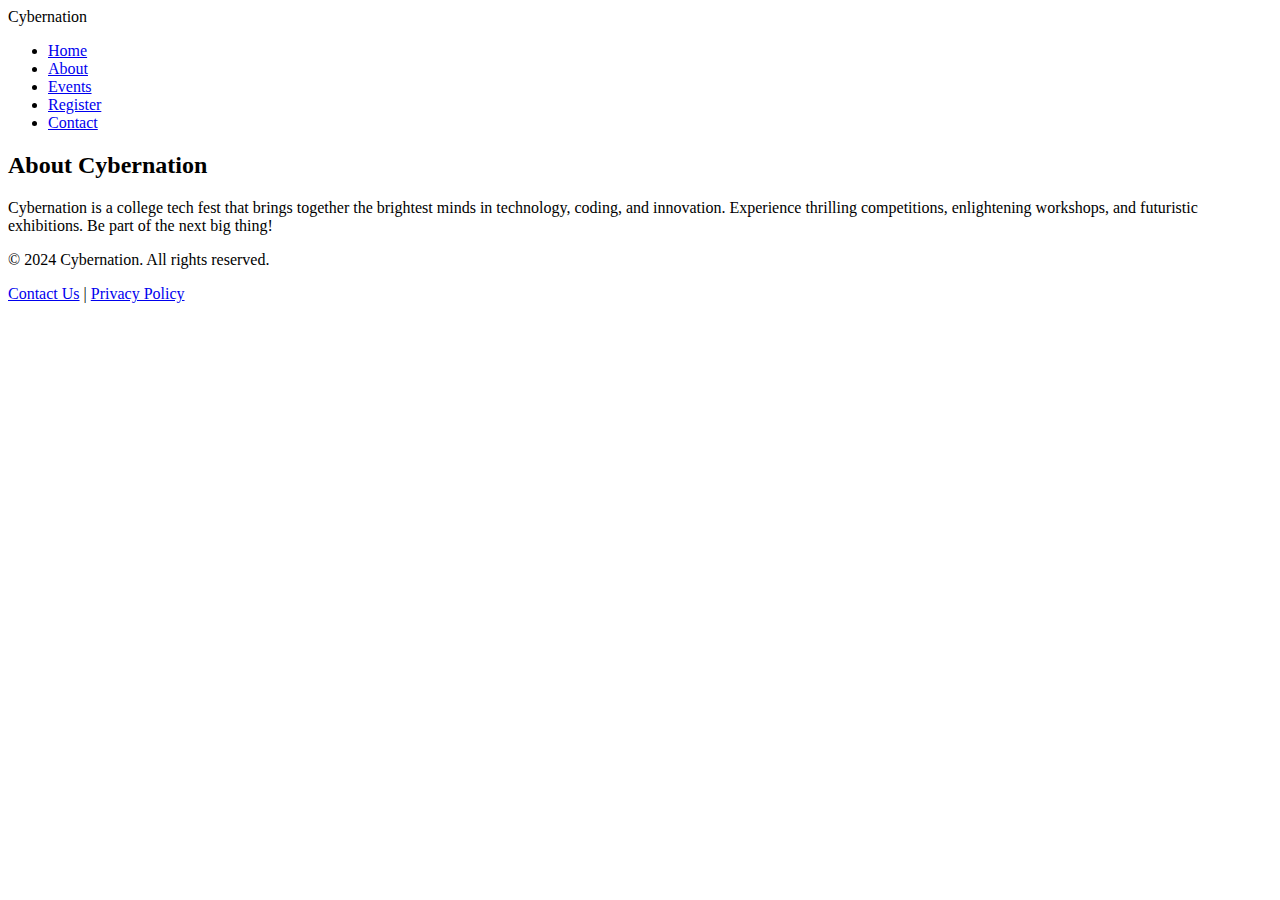
==== pages/about.html @ e7aba7bd "single page was split into multiple pages" ====
<!DOCTYPE html>
<html lang="en">
<head>
  <meta charset="UTF-8">
  <meta name="viewport" content="width=device-width, initial-scale=1.0">
  <title>About - Cybernation</title>
  <link rel="stylesheet" href="../css/style.css">
</head>
<body>
  <!-- Navbar -->
  <header>
    <nav>
      <div class="logo">Cybernation</div>
      <ul>
        <li><a href="../index.html">Home</a></li>
        <li><a href="about.html">About</a></li>
        <li><a href="events.html">Events</a></li>
        <li><a href="register.html">Register</a></li>
        <li><a href="contact.html">Contact</a></li>
      </ul>
    </nav>
  </header>

  <!-- About Section -->
  <section id="about">
    <h2>About Cybernation</h2>
    <p>Cybernation is a college tech fest that brings together the brightest minds in technology, coding, and innovation. Experience thrilling competitions, enlightening workshops, and futuristic exhibitions. Be part of the next big thing!</p>
  </section>

  <!-- Footer -->
  <footer>
    <div class="footer-content">
      <p>&copy; 2024 Cybernation. All rights reserved.</p>
      <p><a href="contact.html">Contact Us</a> | <a href="#">Privacy Policy</a></p>
    </div>
  </footer>

  <script src="../js/main.js"></script>
</body>
</html>
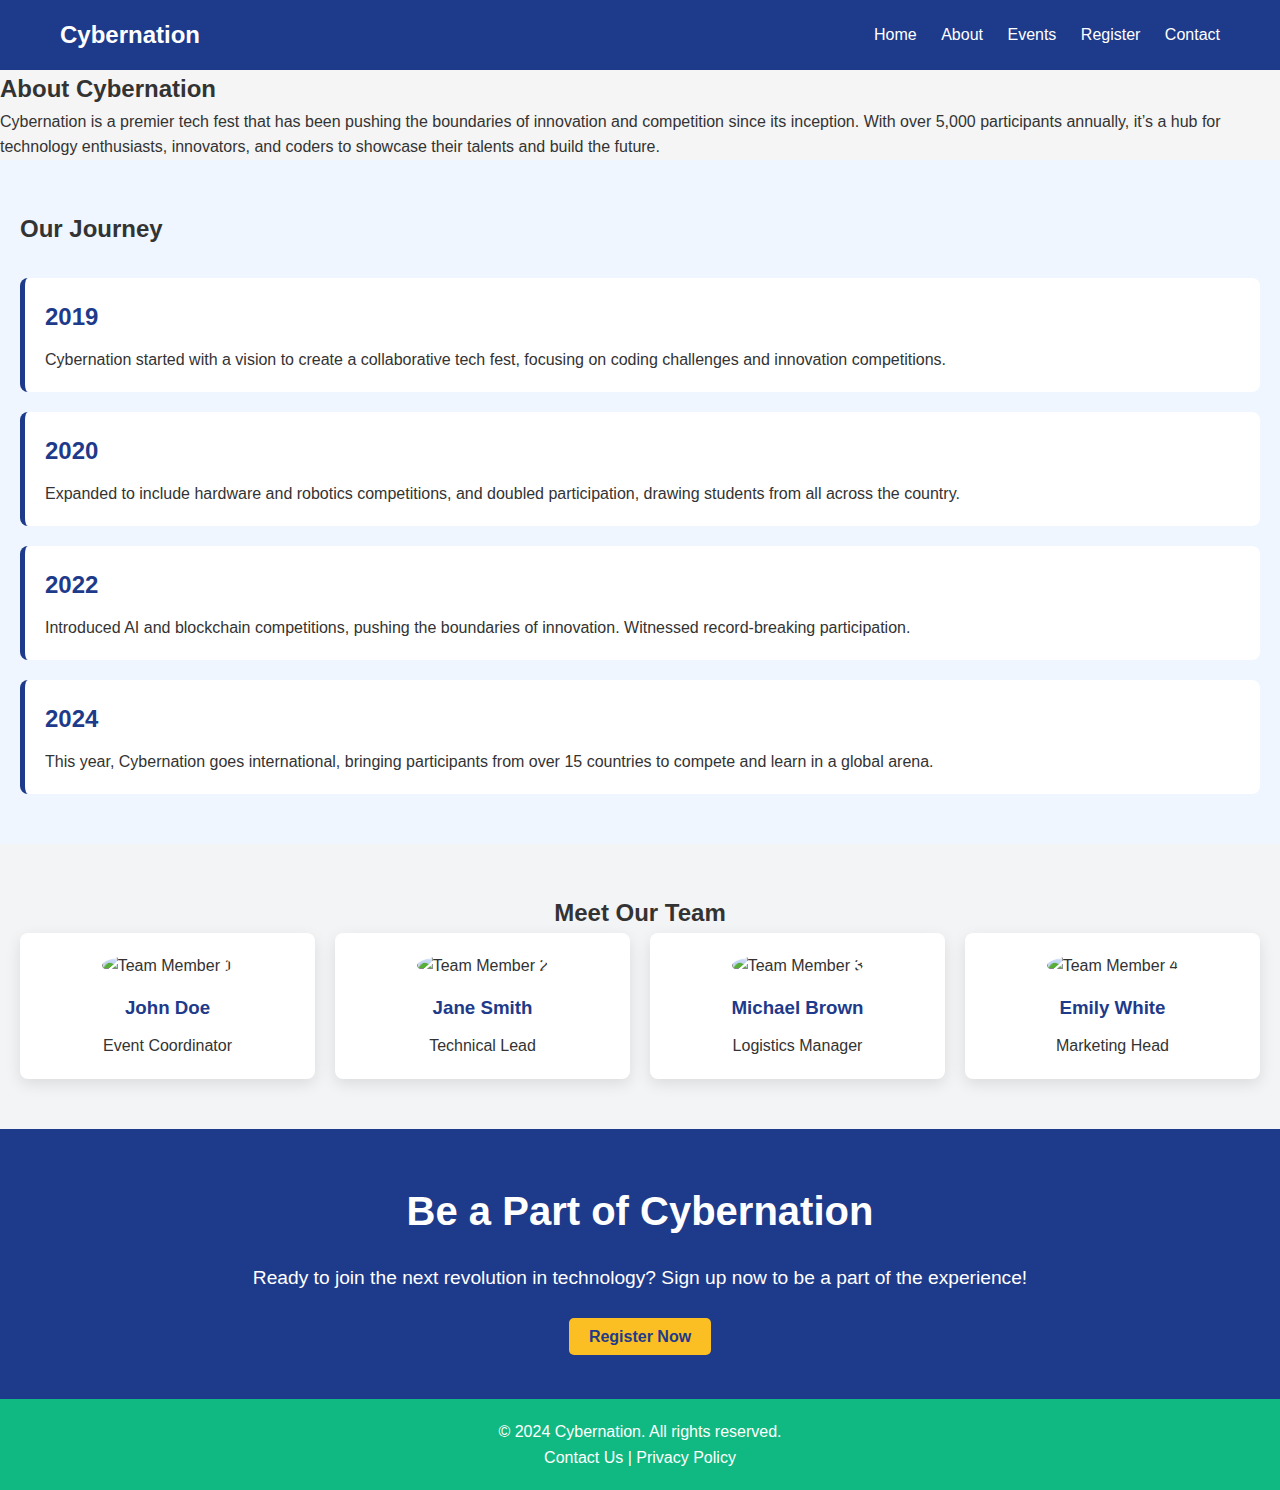
==== commit 3761d301: "UI enhanced for about and enhanced pages" ====
--- a/pages/about.html
+++ b/pages/about.html
@@ -24,7 +24,64 @@
   <!-- About Section -->
   <section id="about">
     <h2>About Cybernation</h2>
-    <p>Cybernation is a college tech fest that brings together the brightest minds in technology, coding, and innovation. Experience thrilling competitions, enlightening workshops, and futuristic exhibitions. Be part of the next big thing!</p>
+    <p>Cybernation is a premier tech fest that has been pushing the boundaries of innovation and competition since its inception. With over 5,000 participants annually, it’s a hub for technology enthusiasts, innovators, and coders to showcase their talents and build the future.</p>
+  </section>
+
+  <!-- Event History (Timeline) -->
+  <section id="history">
+    <h2>Our Journey</h2>
+    <div class="timeline">
+      <div class="timeline-item">
+        <h3>2019</h3>
+        <p>Cybernation started with a vision to create a collaborative tech fest, focusing on coding challenges and innovation competitions.</p>
+      </div>
+      <div class="timeline-item">
+        <h3>2020</h3>
+        <p>Expanded to include hardware and robotics competitions, and doubled participation, drawing students from all across the country.</p>
+      </div>
+      <div class="timeline-item">
+        <h3>2022</h3>
+        <p>Introduced AI and blockchain competitions, pushing the boundaries of innovation. Witnessed record-breaking participation.</p>
+      </div>
+      <div class="timeline-item">
+        <h3>2024</h3>
+        <p>This year, Cybernation goes international, bringing participants from over 15 countries to compete and learn in a global arena.</p>
+      </div>
+    </div>
+  </section>
+
+  <!-- Team Section -->
+  <section id="team">
+    <h2>Meet Our Team</h2>
+    <div class="team-grid">
+      <div class="team-member">
+        <img src="../images/team1.jpg" alt="Team Member 1">
+        <h3>John Doe</h3>
+        <p>Event Coordinator</p>
+      </div>
+      <div class="team-member">
+        <img src="../images/team2.jpg" alt="Team Member 2">
+        <h3>Jane Smith</h3>
+        <p>Technical Lead</p>
+      </div>
+      <div class="team-member">
+        <img src="../images/team3.jpg" alt="Team Member 3">
+        <h3>Michael Brown</h3>
+        <p>Logistics Manager</p>
+      </div>
+      <div class="team-member">
+        <img src="../images/team4.jpg" alt="Team Member 4">
+        <h3>Emily White</h3>
+        <p>Marketing Head</p>
+      </div>
+    </div>
+  </section>
+
+  <!-- Call to Action Section -->
+  <section id="cta">
+    <h2>Be a Part of Cybernation</h2>
+    <p>Ready to join the next revolution in technology? Sign up now to be a part of the experience!</p>
+    <a href="register.html" class="btn">Register Now</a>
   </section>
 
   <!-- Footer -->
--- a/css/style.css
+++ b/css/style.css
@@ -0,0 +1,274 @@
+/* General Styles */
+* {
+    margin: 0;
+    padding: 0;
+    box-sizing: border-box;
+    font-family: 'Arial', sans-serif;
+  }
+  
+  body {
+    line-height: 1.6;
+    background-color: #f5f5f5;
+    color: #333;
+  }
+  
+  /* Navbar */
+  header {
+    background-color: #1E3A8A;
+    color: white;
+    padding: 1rem 0;
+    position: sticky;
+    top: 0;
+    z-index: 1000;
+  }
+  
+  nav {
+    display: flex;
+    justify-content: space-between;
+    align-items: center;
+    max-width: 1200px;
+    margin: auto;
+    padding: 0 20px;
+  }
+  
+  .logo {
+    font-size: 1.5rem;
+    font-weight: bold;
+  }
+  
+  nav ul {
+    list-style: none;
+  }
+  
+  nav ul li {
+    display: inline;
+    margin-left: 20px;
+  }
+  
+  nav ul li a {
+    color: white;
+    text-decoration: none;
+    font-size: 1rem;
+    cursor: pointer;
+  }
+  
+  nav ul li a:hover {
+    text-decoration: underline;
+  }
+  
+  /* Hero Section */
+  .hero {
+    color: white;
+    text-align: center;
+    padding: 150px 20px;
+    position: relative;
+    height: 100vh;
+    display: flex;
+    align-items: center;
+    justify-content: center;
+  }
+  
+  .hero-content {
+    background-color: rgba(30, 58, 138, 0.8);
+    padding: 50px;
+    border-radius: 10px;
+  }
+  
+  .hero h1 {
+    font-size: 3rem;
+    margin-bottom: 20px;
+  }
+  
+  .hero p {
+    font-size: 1.5rem;
+  }
+  
+  /* Event Cards */
+  .event-cards {
+    display: flex;
+    justify-content: space-around;
+    flex-wrap: wrap;
+  }
+  
+  .card {
+    background: #D1FAE5;
+    color: #1E3A8A;
+    padding: 20px;
+    margin: 15px;
+    border-radius: 10px;
+    box-shadow: 0px 5px 15px rgba(0, 0, 0, 0.1);
+    width: 30%;
+    text-align: center;
+  }
+  
+  .card h3 {
+    margin-bottom: 10px;
+    font-size: 1.5rem;
+  }
+  
+  /* Contact Section */
+  #contact {
+    color: white;
+    text-align: center;
+    padding: 100px 20px;
+  }
+  
+  #contact h2 {
+    font-size: 2.5rem;
+    margin-bottom: 20px;
+    color: #F87171;
+  }
+  
+  #contact p {
+    font-size: 1.2rem;
+    color: #F87171;
+  }
+  
+  #contact a {
+    color: #F87171;
+  }
+  
+  /* Footer */
+  footer {
+    background-color: #10B981;
+    color: white;
+    text-align: center;
+    padding: 20px 0;
+  }
+  
+  footer a {
+    color: #fff;
+    text-decoration: none;
+  }
+  
+  footer a:hover {
+    text-decoration: underline;
+  }
+  
+
+/* about page css */
+/* Timeline Section */
+#history {
+    padding: 50px 20px;
+    background-color: #EFF6FF;
+  }
+  
+  .timeline {
+    display: flex;
+    flex-direction: column;
+    gap: 20px;
+    margin-top: 30px;
+  }
+  
+  .timeline-item {
+    background-color: white;
+    padding: 20px;
+    border-left: 5px solid #1E3A8A;
+    border-radius: 8px;
+  }
+  
+  .timeline-item h3 {
+    margin-bottom: 10px;
+    font-size: 1.5rem;
+    color: #1E3A8A;
+  }
+
+  /* team section css */
+  /* Team Section */
+#team {
+    padding: 50px 20px;
+    text-align: center;
+    background-color: #F3F4F6;
+  }
+  
+  .team-grid {
+    display: flex;
+    justify-content: space-between;
+    flex-wrap: wrap;
+    gap: 20px;
+  }
+  
+  .team-member {
+    background-color: white;
+    padding: 20px;
+    border-radius: 8px;
+    box-shadow: 0 5px 15px rgba(0, 0, 0, 0.1);
+    text-align: center;
+    flex: 1;
+    min-width: 200px;
+  }
+  
+  .team-member img {
+    border-radius: 50%;
+    width: 150px;
+    height: 150px;
+    object-fit: cover;
+    margin-bottom: 15px;
+  }
+  
+  .team-member h3 {
+    margin-bottom: 10px;
+    color: #1E3A8A;
+  }
+  
+
+  /* call to action css */
+/* Call to Action Section */
+#cta {
+    padding: 50px 20px;
+    background-color: #1E3A8A;
+    color: white;
+    text-align: center;
+  }
+  
+  #cta h2 {
+    font-size: 2.5rem;
+    margin-bottom: 20px;
+  }
+  
+  #cta p {
+    font-size: 1.2rem;
+    margin-bottom: 30px;
+  }
+  
+  #cta .btn {
+    padding: 10px 20px;
+    background-color: #FBBF24;
+    color: #1E3A8A;
+    font-size: 1rem;
+    border-radius: 5px;
+    text-decoration: none;
+    font-weight: bold;
+    transition: background-color 0.3s ease;
+  }
+  
+  #cta .btn:hover {
+    background-color: #F59E0B;
+  }
+  
+
+  /* Responsive Design */
+  @media (max-width: 768px) {
+    .event-cards {
+      flex-direction: column;
+    }
+  
+    .card {
+      width: 80%;
+    }
+  
+    .hero h1 {
+      font-size: 2rem;
+    }
+  
+    .hero p {
+      font-size: 1.2rem;
+    }
+  
+    #contact {
+      padding: 70px 20px;
+    }
+  }
+  
+
+
